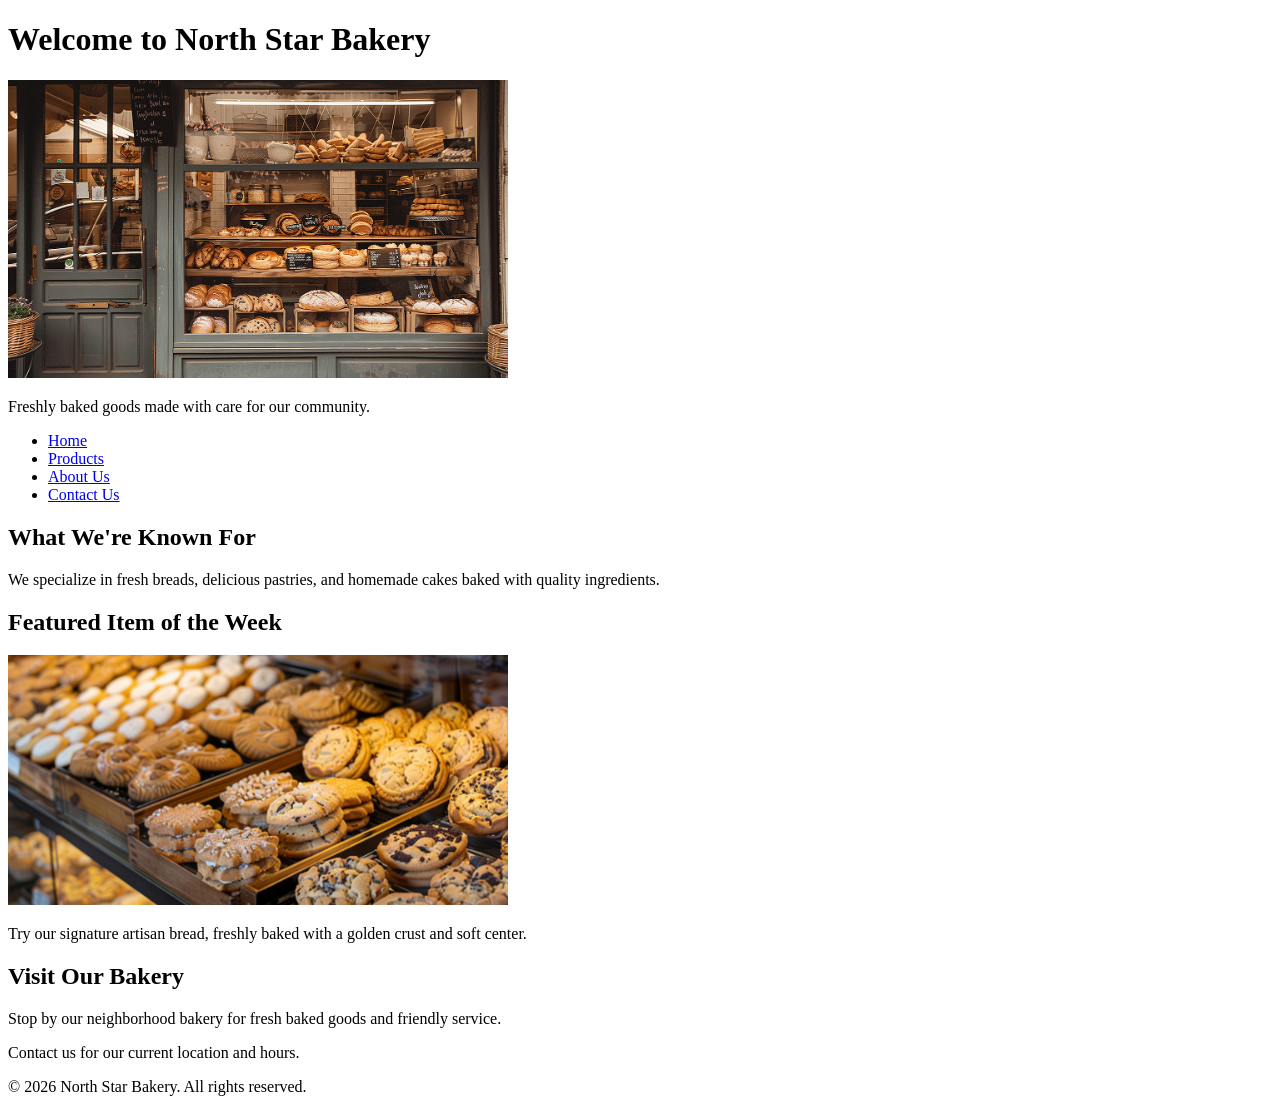
==== index.html @ ec4119c1 "Add North Star Bakery website files" ====
<!DOCTYPE html>
<html lang="en">
<head>
    <meta charset="UTF-8">
    <meta name="viewport" content="width=device-width, initial-scale=1.0">
    <title>Home | North Star Bakery</title>
</head>
<body>

    <header>
        <h1>Welcome to North Star Bakery</h1>
        <img src="media/bakery-storefront_c.png"
             alt="Exterior storefront of North Star Bakery"
             width="500">
        <p>Freshly baked goods made with care for our community.</p>

        <nav aria-label="Main navigation">
            <ul>
                <li><a href="index.html">Home</a></li>
                <li><a href="products.html">Products</a></li>
                <li><a href="about.html">About Us</a></li>
                <li><a href="contact.html">Contact Us</a></li>
            </ul>
        </nav>
    </header>

    <main>
        <section>
            <h2>What We're Known For</h2>
            <p>We specialize in fresh breads, delicious pastries,
            and homemade cakes baked with quality ingredients.</p>
        </section>

        <section>
            <h2>Featured Item of the Week</h2>
            <picture>
    <source media="(max-width: 600px)"
            srcset="media/bakery-feature-small_c.png">

    <img src="media/bakery-feature-large_c.png"
         alt="Featured baked goods from North Star Bakery"
         width="500">
</picture>
            <p>Try our signature artisan bread, freshly baked
            with a golden crust and soft center.</p>
        </section>

        <section>
            <h2>Visit Our Bakery</h2>
            <p>Stop by our neighborhood bakery for fresh
            baked goods and friendly service.</p>
            <p>Contact us for our current location and hours.</p>
        </section>
    </main>

    <footer>
        <p>&copy; 2026 North Star Bakery. All rights reserved.</p>
    </footer>

</body>
</html>
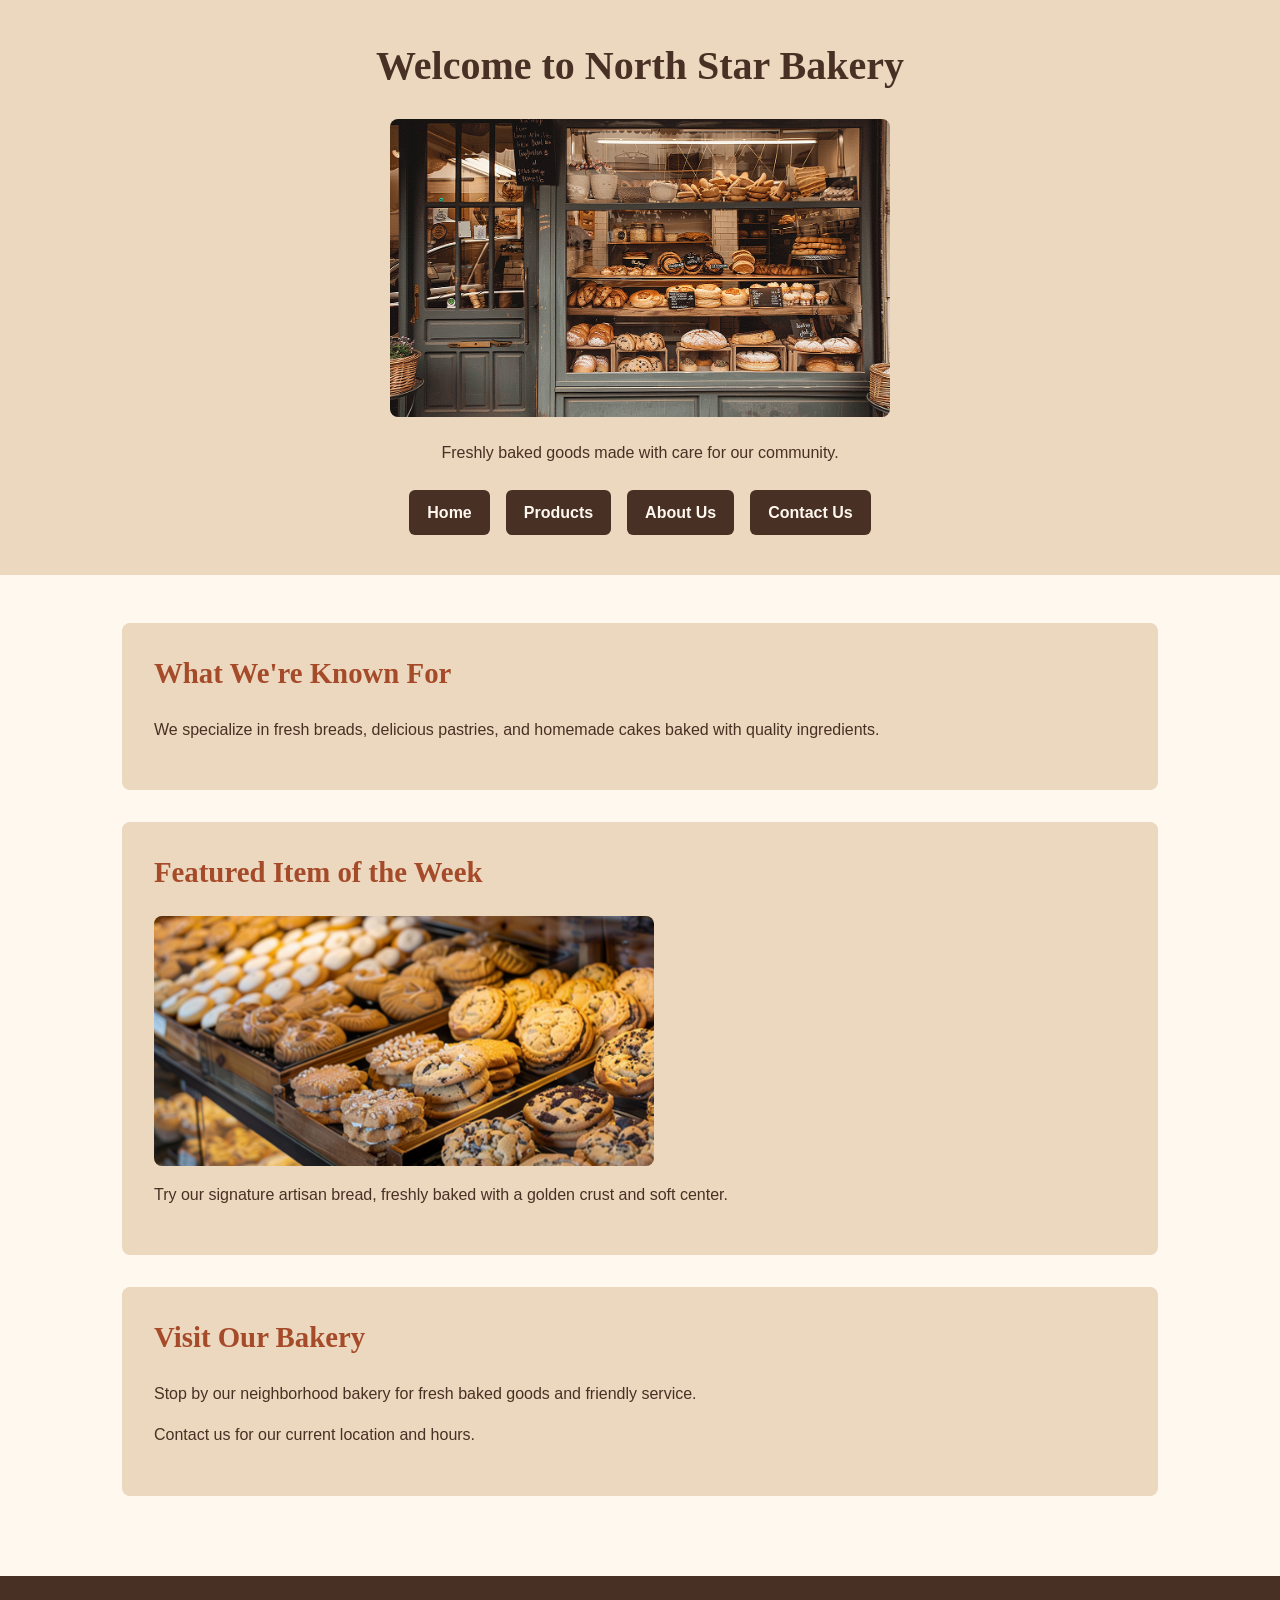
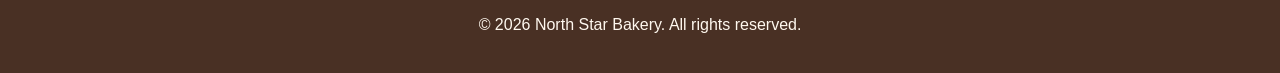
==== commit 31f48479: "Add responsive CSS design for Touchstone 3" ====
--- a/index.html
+++ b/index.html
@@ -5,6 +5,7 @@
     <meta charset="UTF-8">
     <meta name="viewport" content="width=device-width, initial-scale=1.0">
     <title>Home | North Star Bakery</title>
+<link rel="stylesheet" href="styles.css">
 </head>
 <body>
 
--- a/styles.css
+++ b/styles.css
@@ -0,0 +1,239 @@
+
+/* North Star Bakery - Visual Design */
+
+/* Main colors and fonts */
+:root {
+    --cream: #FFF8EF;
+    --brown: #493024;
+    --terracotta: #A64B2A;
+    --sand: #EBD8BF;
+}
+
+/* Base styling */
+* {
+    box-sizing: border-box;
+}
+
+body {
+    margin: 0;
+    background-color: var(--cream);
+    color: var(--brown);
+    font-family: Arial, sans-serif;
+    font-size: 16px;
+    line-height: 1.6;
+}
+
+/* Headings */
+h1, h2, h3 {
+    font-family: Georgia, serif;
+    line-height: 1.3;
+}
+
+h1 {
+    font-size: 2rem;
+}
+
+h2 {
+    font-size: 1.5rem;
+    color: var(--terracotta);
+}
+
+h3 {
+    font-size: 1.2rem;
+}
+
+/* Links */
+a {
+    color: var(--terracotta);
+}
+
+a:hover {
+    text-decoration: underline;
+}
+
+/* Header */
+header {
+    background-color: var(--sand);
+    text-align: center;
+    padding: 24px 16px;
+}
+
+header h1 {
+    margin-top: 0;
+}
+
+header img {
+    max-width: 100%;
+    height: auto;
+    border-radius: 8px;
+}
+
+/* Navigation using Flexbox */
+nav ul {
+    display: flex;
+    flex-direction: column;
+    align-items: center;
+    gap: 12px;
+    list-style: none;
+    padding: 0;
+    margin: 24px 0 0;
+}
+
+nav a {
+    display: block;
+    padding: 10px 18px;
+    color: var(--cream);
+    background-color: var(--brown);
+    border-radius: 6px;
+    text-decoration: none;
+    font-weight: bold;
+}
+
+nav a:hover,
+nav a:focus-visible {
+    background-color: var(--terracotta);
+    text-decoration: underline;
+}
+
+/* Main content */
+main {
+    width: 100%;
+    max-width: 1100px;
+    margin: 0 auto;
+    padding: 32px 20px;
+}
+
+/* Content sections */
+main section {
+    margin-bottom: 32px;
+    padding: 24px;
+    background-color: var(--sand);
+    border-radius: 8px;
+}
+
+main h2 {
+    margin-top: 0;
+}
+
+/* Responsive images and video */
+main img,
+main video {
+    display: block;
+    max-width: 100%;
+    height: auto;
+    border-radius: 8px;
+}
+
+figure {
+    margin: 24px 0;
+}
+
+figcaption {
+    margin-top: 10px;
+    font-style: italic;
+    text-align: center;
+}
+
+/* Footer */
+footer {
+    background-color: var(--brown);
+    color: var(--cream);
+    text-align: center;
+    padding: 20px;
+}
+
+/* Contact and preorder form */
+form {
+    max-width: 700px;
+    margin: 24px auto;
+}
+
+fieldset {
+    border: 2px solid var(--terracotta);
+    border-radius: 8px;
+    padding: 20px;
+    margin-bottom: 24px;
+}
+
+legend {
+    font-family: Georgia, serif;
+    font-weight: bold;
+    color: var(--brown);
+    padding: 0 8px;
+}
+
+label {
+    display: block;
+    font-weight: bold;
+    margin-top: 14px;
+    margin-bottom: 6px;
+}
+
+input,
+select,
+textarea {
+    display: block;
+    width: 100%;
+    padding: 12px;
+    border: 1px solid var(--brown);
+    border-radius: 6px;
+    background-color: var(--cream);
+    color: var(--brown);
+    font: inherit;
+}
+
+textarea {
+    min-height: 120px;
+}
+
+button,
+input[type="submit"] {
+    background-color: var(--brown);
+    color: var(--cream);
+    border: none;
+    border-radius: 6px;
+    padding: 12px 24px;
+    font: inherit;
+    font-weight: bold;
+    cursor: pointer;
+}
+
+button:hover,
+button:focus-visible,
+input[type="submit"]:hover,
+input[type="submit"]:focus-visible {
+    background-color: var(--terracotta);
+}
+
+/* Responsive layout for larger screens */
+@media (min-width: 768px) {
+
+    /* Horizontal navigation */
+    nav ul {
+        flex-direction: row;
+        justify-content: center;
+        flex-wrap: wrap;
+        gap: 16px;
+    }
+
+    /* More spacing on larger screens */
+    header {
+        padding: 40px 24px;
+    }
+
+    main {
+        padding: 48px 32px;
+    }
+
+    main section {
+        padding: 32px;
+    }
+
+    h1 {
+        font-size: 2.5rem;
+    }
+
+    h2 {
+        font-size: 1.8rem;
+    }
+}
